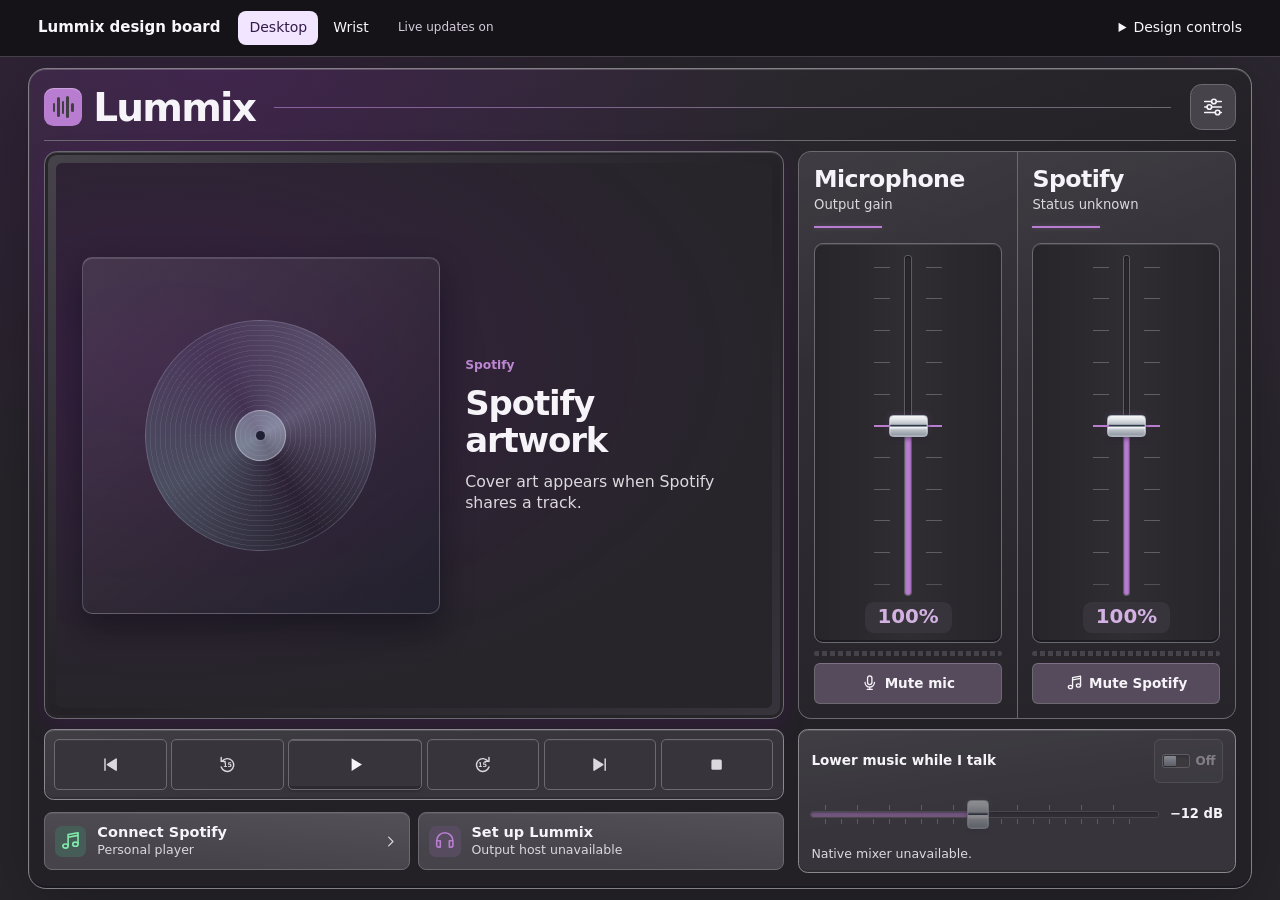
==== studio/index.html @ 0d0b81db "Release Lummix 1.0.2 with Windows mixer and XSOverlay add-on" ====
<!doctype html>
<html lang="en"><head><meta charset="utf-8"><meta name="viewport" content="width=device-width,initial-scale=1">
<title>Lummix</title>
<style>
*{box-sizing:border-box}body{margin:0;font:14px/1.4 "Segoe UI",system-ui,sans-serif;color:#f8f5fb;background:#151318}header{display:flex;align-items:center;gap:18px;flex-wrap:wrap;padding:11px clamp(14px,3vw,38px);border-bottom:1px solid #434147}strong{font-size:15px}nav{display:flex;gap:4px}button,select{font:inherit;cursor:pointer;color:inherit;border:1px solid #514e58;border-radius:8px;background:#252329;padding:6px 10px}nav button{border-color:transparent;background:transparent}button[aria-pressed=true]{background:#f1e5ff;color:#351b4a}button:focus-visible,select:focus-visible,input:focus-visible{outline:2px solid #cc9bff;outline-offset:2px}details{margin-left:auto}summary{cursor:pointer;padding:6px 0}#adjust{position:absolute;z-index:2;right:10px;background:#262329;border:1px solid #58515f;border-radius:12px;padding:16px;box-shadow:0 12px 32px #0005;display:grid;gap:12px;width:min(330px,95vw)}#adjust label{display:flex;align-items:center;justify-content:space-between;gap:12px}#adjust p{margin:0;color:#d6cddc;font-size:13px}iframe{display:block;width:100%;height:calc(100dvh - 58px);min-height:480px;border:0;background:#eef2ef}output{font-size:12px;color:#d6cddc}input[type=color]{width:46px;height:28px;cursor:pointer}body{height:100dvh;display:flex;flex-direction:column}iframe{height:auto;flex:1;min-height:0}@media(max-width:660px){header{gap:4px 10px;padding:8px 12px}nav{order:3;width:100%;justify-content:flex-start}nav button{padding:5px 10px}output{display:none}}
</style></head><body><header><strong>Lummix design board</strong>
<nav aria-label="Preview surface"><button type="button" data-view="desktop" aria-pressed="true">Desktop</button><button type="button" data-view="wrist" aria-pressed="false">Wrist</button></nav>
<output id="updates" role="status">Opening preview…</output>
<details><summary>Design controls</summary><section id="adjust">
<label>Desktop accent <select id="palette"><option value="original">As designed</option><option value="xso">Follow XSOverlay</option><option value="custom">Custom</option></select></label>
<label id="swatch-row" hidden>Custom colour <input id="swatch" aria-label="Custom accent" type="color" value="#7a0aa6"></label>
<p id="sync" aria-live="polite"></p>
<label>Preview size <select id="size"><option value="100%">Fit window</option><option value="780px">Compact desktop</option><option value="400px">Narrow panel</option></select></label>
<button id="reset" type="button">Reset design controls</button>
</section></details></header>
<iframe id="canvas" title="Interactive Lummix design"></iframe>
<script src="design-board.js"></script></body></html>
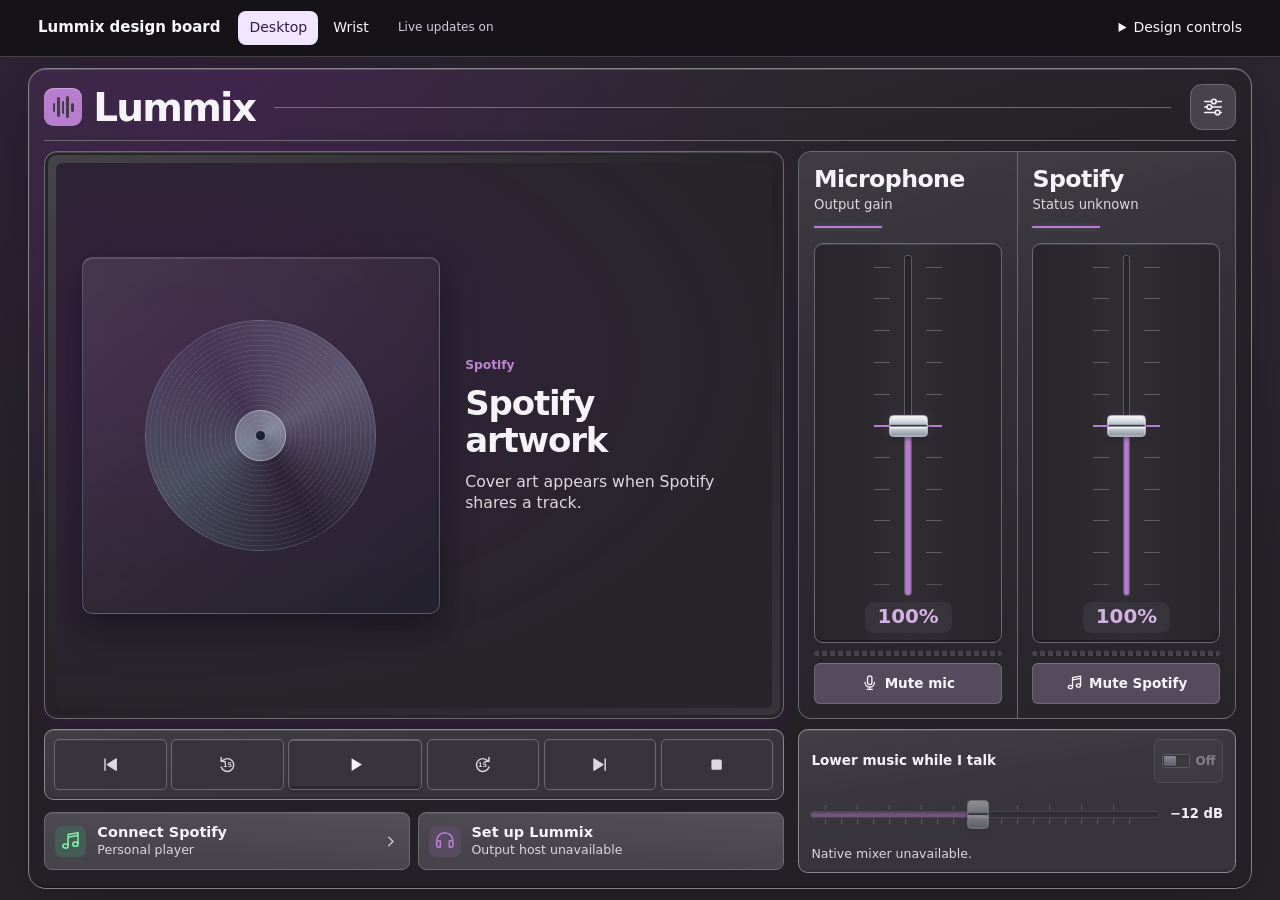
==== commit 02c2f1e4: "Make the native mixer borderless and finish first-time cable setup after reboot" ====
--- a/studio/index.html
+++ b/studio/index.html
@@ -3,6 +3,17 @@
 <title>Lummix</title>
 <style>
 *{box-sizing:border-box}body{margin:0;font:14px/1.4 "Segoe UI",system-ui,sans-serif;color:#f8f5fb;background:#151318}header{display:flex;align-items:center;gap:18px;flex-wrap:wrap;padding:11px clamp(14px,3vw,38px);border-bottom:1px solid #434147}strong{font-size:15px}nav{display:flex;gap:4px}button,select{font:inherit;cursor:pointer;color:inherit;border:1px solid #514e58;border-radius:8px;background:#252329;padding:6px 10px}nav button{border-color:transparent;background:transparent}button[aria-pressed=true]{background:#f1e5ff;color:#351b4a}button:focus-visible,select:focus-visible,input:focus-visible{outline:2px solid #cc9bff;outline-offset:2px}details{margin-left:auto}summary{cursor:pointer;padding:6px 0}#adjust{position:absolute;z-index:2;right:10px;background:#262329;border:1px solid #58515f;border-radius:12px;padding:16px;box-shadow:0 12px 32px #0005;display:grid;gap:12px;width:min(330px,95vw)}#adjust label{display:flex;align-items:center;justify-content:space-between;gap:12px}#adjust p{margin:0;color:#d6cddc;font-size:13px}iframe{display:block;width:100%;height:calc(100dvh - 58px);min-height:480px;border:0;background:#eef2ef}output{font-size:12px;color:#d6cddc}input[type=color]{width:46px;height:28px;cursor:pointer}body{height:100dvh;display:flex;flex-direction:column}iframe{height:auto;flex:1;min-height:0}@media(max-width:660px){header{gap:4px 10px;padding:8px 12px}nav{order:3;width:100%;justify-content:flex-start}nav button{padding:5px 10px}output{display:none}}
+.resize-grips { --grip:5px; position:fixed; inset:0; z-index:5; pointer-events:none; }
+.resize-grips[hidden] { display:none; }
+.resize-grips i { position:absolute; pointer-events:auto; touch-action:none; }
+.resize-grips [data-edge*="n"] { top:0; height:var(--grip); }
+.resize-grips [data-edge*="s"] { bottom:0; height:var(--grip); }
+.resize-grips [data-edge*="w"] { left:0; width:var(--grip); }
+.resize-grips [data-edge*="e"] { right:0; width:var(--grip); }
+.resize-grips :is([data-edge="n"],[data-edge="s"]) { inset-inline:var(--grip); cursor:ns-resize; }
+.resize-grips :is([data-edge="e"],[data-edge="w"]) { inset-block:var(--grip); cursor:ew-resize; }
+.resize-grips :is([data-edge="nw"],[data-edge="se"]) { cursor:nwse-resize; }
+.resize-grips :is([data-edge="ne"],[data-edge="sw"]) { cursor:nesw-resize; }
 </style></head><body><header><strong>Lummix design board</strong>
 <nav aria-label="Preview surface"><button type="button" data-view="desktop" aria-pressed="true">Desktop</button><button type="button" data-view="wrist" aria-pressed="false">Wrist</button></nav>
 <output id="updates" role="status">Opening preview…</output>
@@ -14,4 +25,9 @@
 <button id="reset" type="button">Reset design controls</button>
 </section></details></header>
 <iframe id="canvas" title="Interactive Lummix design"></iframe>
+<div id="resize-grips" class="resize-grips" aria-hidden="true" hidden>
+  <i data-edge="nw"></i><i data-edge="n"></i><i data-edge="ne"></i>
+  <i data-edge="w"></i><i data-edge="e"></i>
+  <i data-edge="sw"></i><i data-edge="s"></i><i data-edge="se"></i>
+</div>
 <script src="design-board.js"></script></body></html>
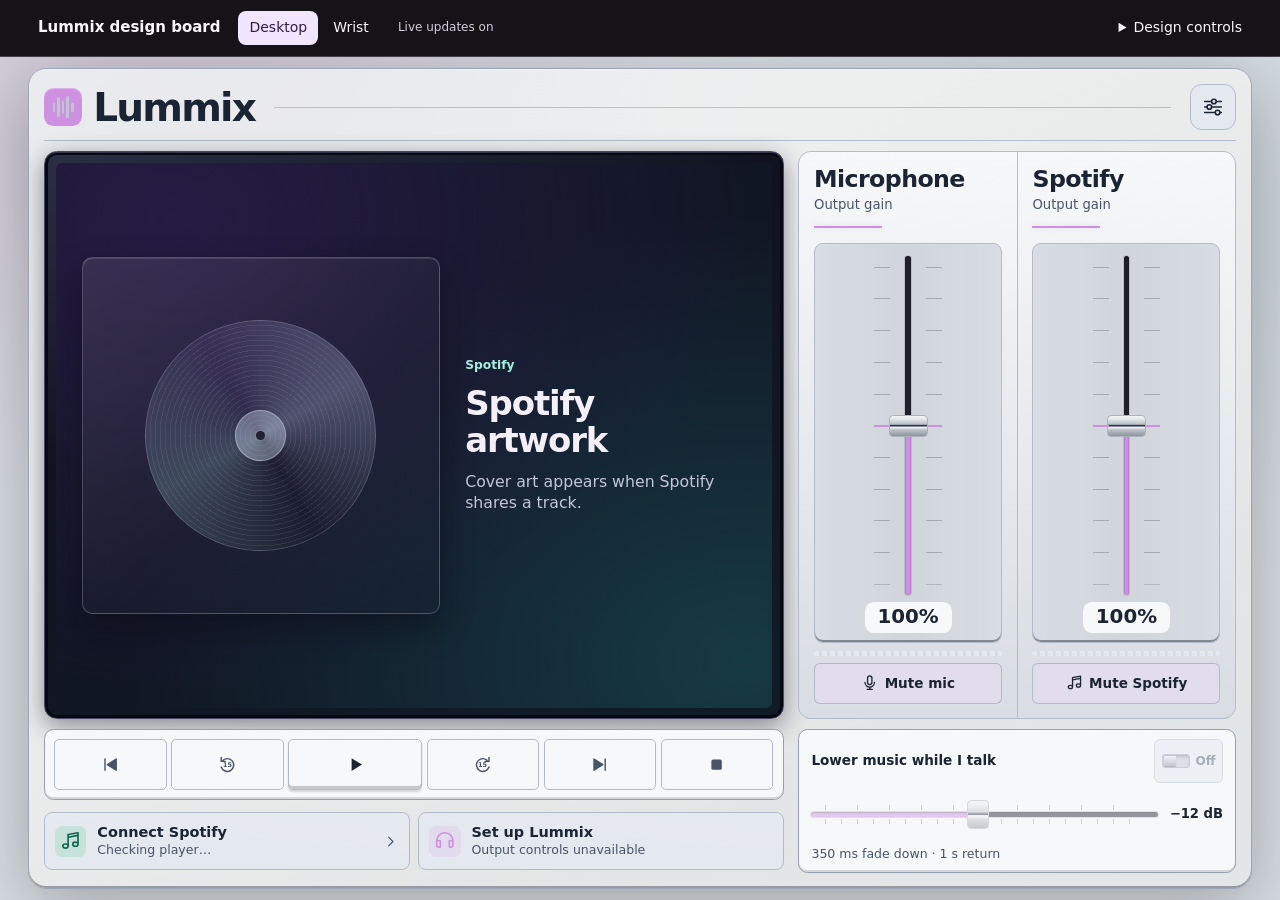
==== commit 3acccebc: "Run the Windows mixer, desktop, media transport and shared controls in Rust" ====
--- a/studio/index.html
+++ b/studio/index.html
@@ -30,4 +30,5 @@
   <i data-edge="w"></i><i data-edge="e"></i>
   <i data-edge="sw"></i><i data-edge="s"></i><i data-edge="se"></i>
 </div>
+<script src="controls-bridge.js"></script>
 <script src="design-board.js"></script></body></html>
